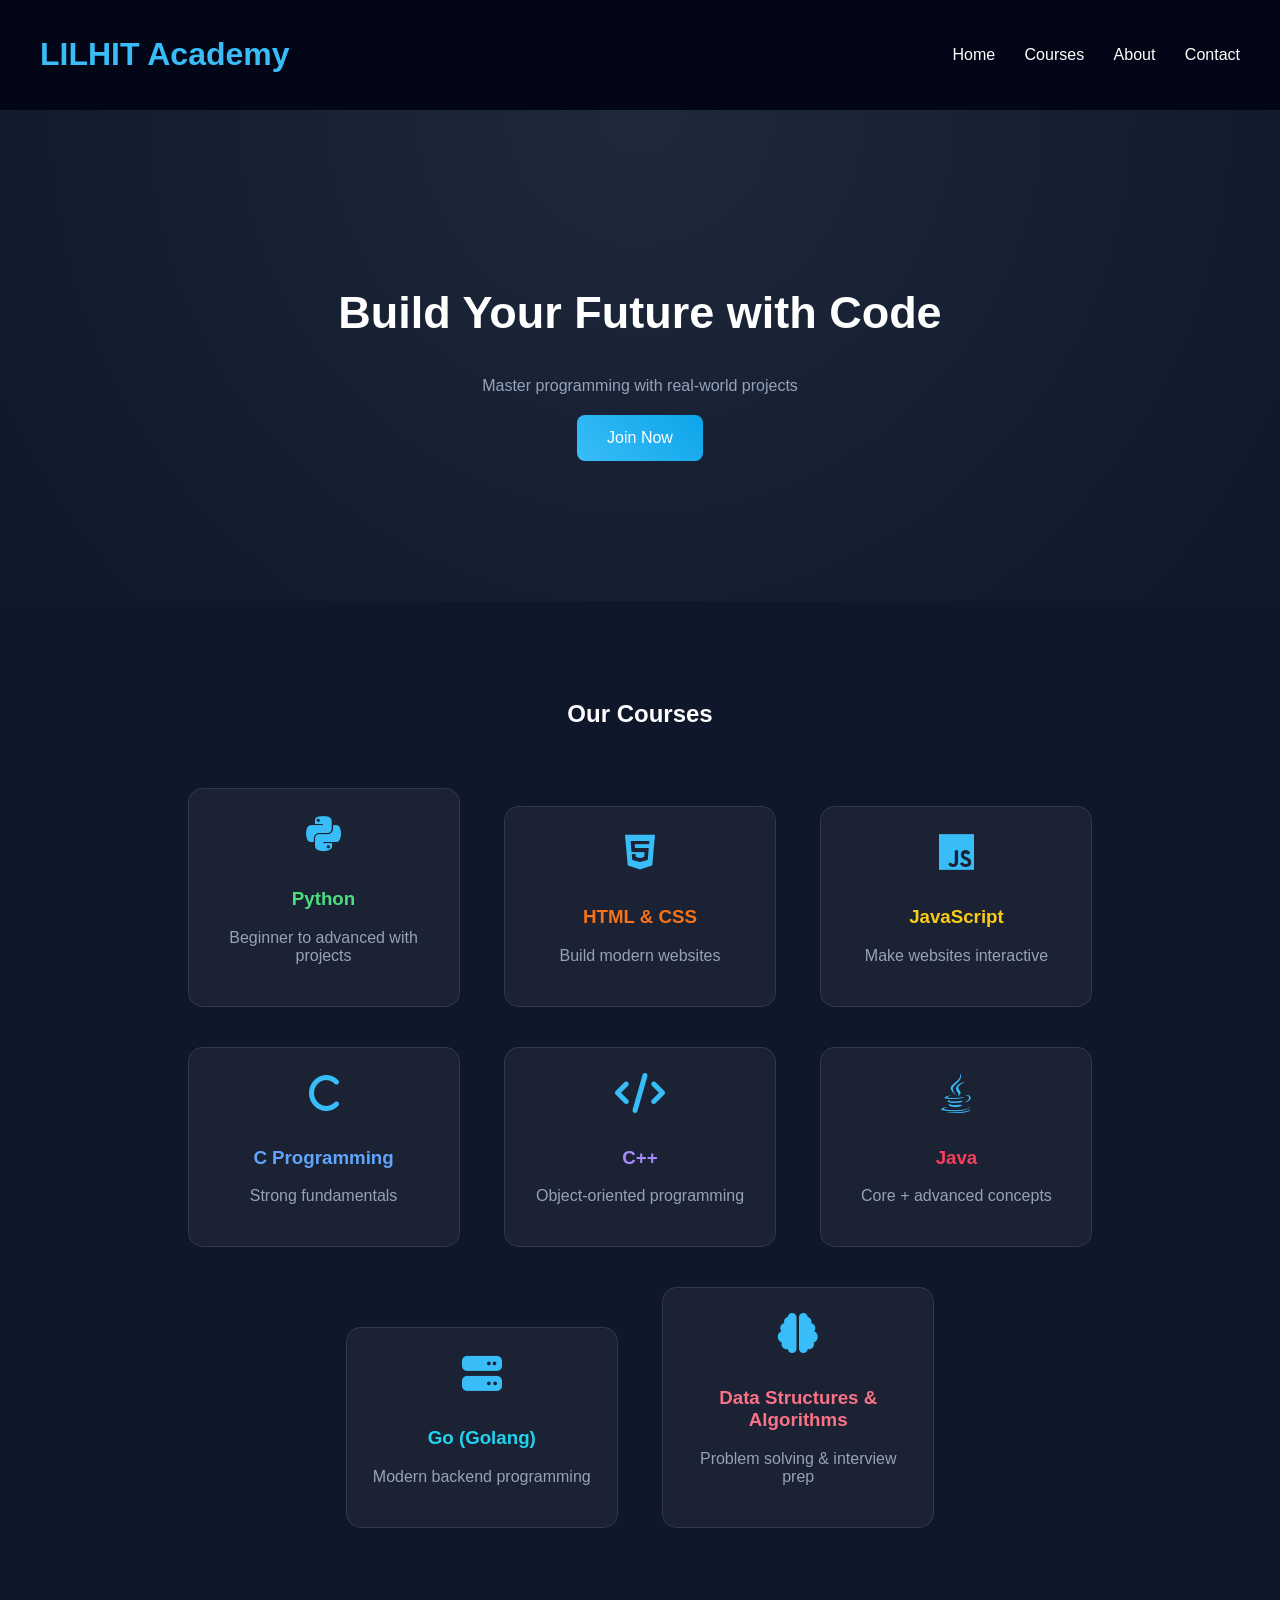
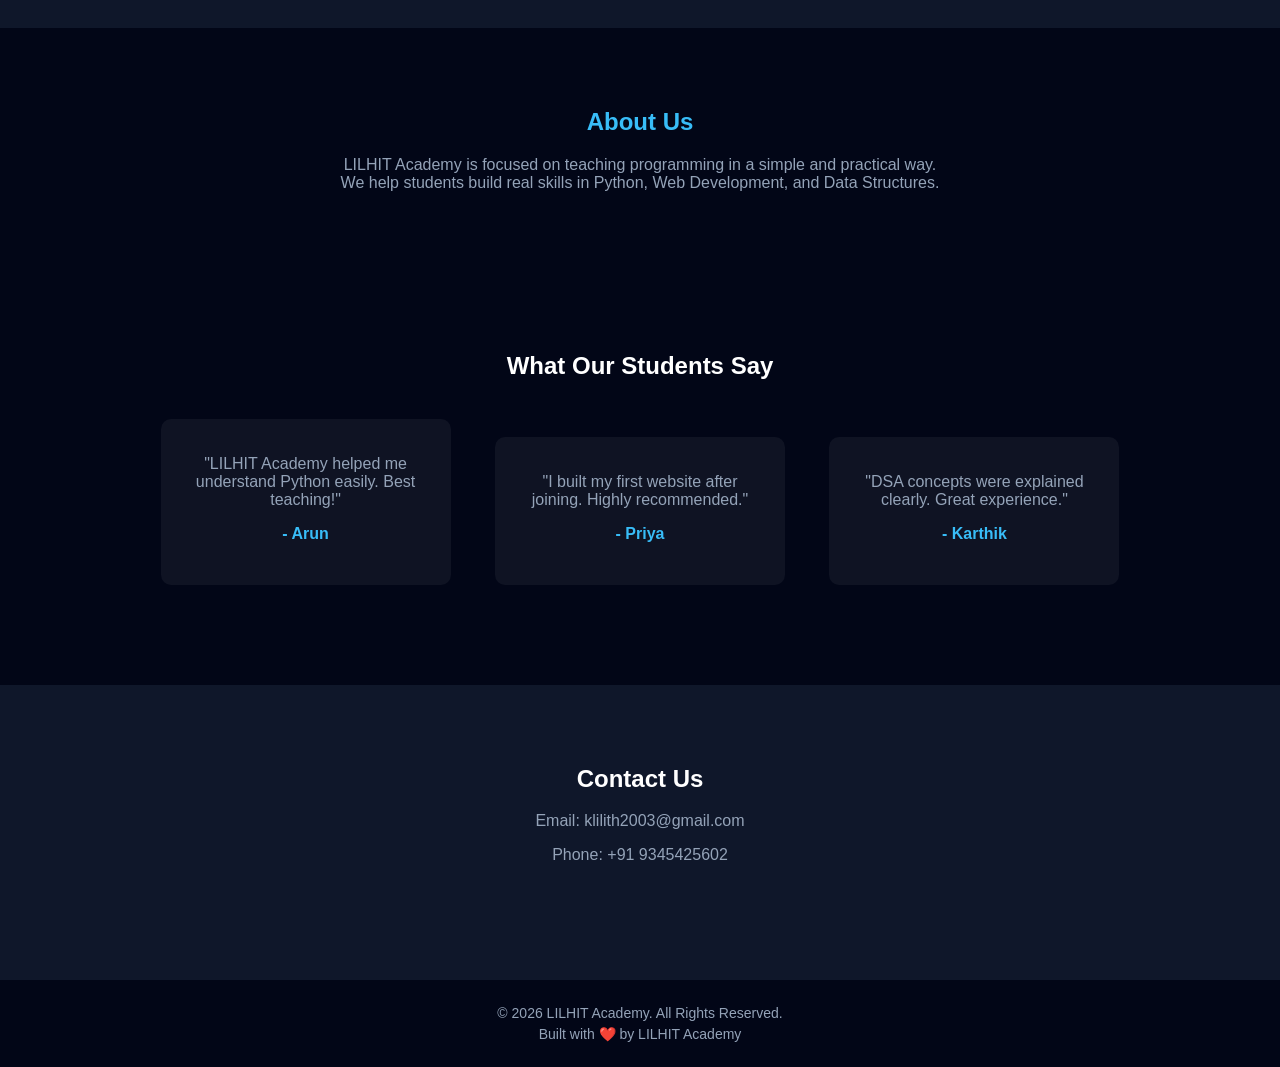
==== index.html @ e67038a0 "updated website files" ====
<!DOCTYPE html>
<html>
<head>
    <title>LILHIT Academy</title>
    <meta name="description" content="LILHIT Academy offers professional programming courses in Python, Java, C, C++, Web Development, Go, and Data Structures & Algorithms. Learn coding from scratch with real projects.">
    <meta name="keywords" content="LILHIT Academy, Python course, Java course, C programming, Web development, DSA, coding classes">
<meta name="author" content="LILHIT Academy">
    <link rel="stylesheet" href="LILHIT_STYLE.css">
   
    <link rel="stylesheet" href="https://cdnjs.cloudflare.com/ajax/libs/font-awesome/6.5.0/css/all.min.css">
    <meta name="viewport" content="width=device-width, initial-scale=1.0">
</head>
<body>

<header>
    <h1>LILHIT Academy</h1>
    <nav>
        <a href="#">Home</a>
        <a href="#">Courses</a>
        <a href="#">About</a>
        <a href="#">Contact</a>
    </nav>
</header>

<section class="hero">
    <h2>Build Your Future with Code</h2>
    <p>Master programming with real-world projects</p>
   <a href="https://wa.me/919345425602?text=Hi%20I%20want%20to%20join%20LILHIT%20Academy" target="_blank">
    <button>Join Now</button>
</a>
</a>
</section>
<section class="courses">
    <h2>Our Courses</h2>

<div class="course-box">
    <i class="fab fa-python"></i>
    <h3 class="python">Python</h3>
    <p>Beginner to advanced with projects</p>
</div>
<div class="course-box">
    <i class="fab fa-html5"></i>
    <h3 class="html">HTML & CSS</h3>
    <p>Build modern websites</p>
</div>

<div class="course-box">
    <i class="fab fa-js"></i>
    <h3 class="js">JavaScript</h3>
    <p>Make websites interactive</p>
</div>

<div class="course-box">
    <i class="fas fa-c"></i>
    <h3 class="c">C Programming</h3>
    <p>Strong fundamentals</p>
</div>

<div class="course-box">
    <i class="fas fa-code"></i>
    <h3 class="cpp">C++</h3>
    <p>Object-oriented programming</p>
</div>

<div class="course-box">
    <i class="fab fa-java"></i>
    <h3 class="java">Java</h3>
    <p>Core + advanced concepts</p>
</div>

<div class="course-box">
    <i class="fas fa-server"></i>
    <h3 class="go">Go (Golang)</h3>
    <p>Modern backend programming</p>
</div>

<div class="course-box">
    <i class="fas fa-brain"></i>
    <h3 class="dsa">Data Structures & Algorithms</h3>
    <p>Problem solving & interview prep</p>
</div>
</section>
<section class="about">
    <h2 class="about-us">About Us</h2>
    <p>
        LILHIT Academy is focused on teaching programming in a simple and practical way.
        We help students build real skills in Python, Web Development, and Data Structures.
    </p>
</section>
<section class="testimonials">
    <h2>What Our Students Say</h2>

    <div class="testimonial-box">
        <p>"LILHIT Academy helped me understand Python easily. Best teaching!"</p>
        <h4>- Arun</h4>
    </div>

    <div class="testimonial-box">
        <p>"I built my first website after joining. Highly recommended."</p>
        <h4>- Priya</h4>
    </div>

    <div class="testimonial-box">
        <p>"DSA concepts were explained clearly. Great experience."</p>
        <h4>- Karthik</h4>
    </div>

</section>

<section class="contact">
    <h2>Contact Us</h2>
    <p>Email: klilith2003@gmail.com</p>
    <p>Phone: +91 9345425602</p>
</section>
<footer>
    <p>© 2026 LILHIT Academy. All Rights Reserved.</p>
    <p>Built with ❤️ by LILHIT Academy</p>
</footer>
</body>
</html>
---- LILHIT_STYLE.css ----
body {
    margin: 0;
    font-family: Arial;
    background-color: #0f172a;
    color: white;
}

/* Header */
header {
    display: flex;
    justify-content: space-between;
    align-items: center;
    background-color: #020617;
    padding: 15px 40px;
}

header h1 {
    color: #38bdf8;
}

/* Nav */
nav a {
    margin-left: 25px;
    text-decoration: none;
    color: white;
    transition: 0.3s;
}

nav a:hover {
    color: #38bdf8;
}

/* Hero */
.hero {
    text-align: center;
    padding: 140px 20px;
    background: radial-gradient(circle at top, #1e293b, #0f172a);
}

.hero h2 {
    font-size: 45px;
}

.hero p {
    color: #94a3b8;
    margin-bottom: 20px;
}

.hero button {
    padding: 14px 30px;
    border: none;
    background: linear-gradient(45deg, #38bdf8, #0ea5e9);
    color: white;
    font-size: 16px;
    cursor: pointer;
    border-radius: 8px;
    transition: 0.3s;
}
.hero button:hover {
    transform: scale(1.05);
    box-shadow: 0 0 20px #38bdf8;
}

/* Courses */
.courses {
    padding: 80px 20px;
    text-align: center;
}

.courses h2 {
    margin-bottom: 40px;
}

.course-box {
    background: rgba(255, 255, 255, 0.05);
    backdrop-filter: blur(10px);
    margin: 20px;
    padding: 25px;
    border-radius: 15px;
    display: inline-block;
    width: 220px;
    transition: all 0.3s ease;
    border: 1px solid rgba(255,255,255,0.1);
}
.course-box i {
    font-size: 40px;
    margin-bottom: 15px;
    color: #38bdf8;
}


.course-box:hover {
    transform: translateY(-10px) scale(1.03);
    background: rgba(56, 189, 248, 0.1);
}
/* About */
.about {
    padding: 60px 20px;
    text-align: center;
    background-color: #020617;
}

.about p {
    max-width: 600px;
    margin: auto;
    color: #94a3b8;
}

/* Contact */
.contact {
    padding: 60px 20px;
    text-align: center;
}

.contact p {
    color: #94a3b8;
}
/* Course Title Colors */
.python { color: #4ade80; }     /* green */
.html { color: #f97316; }       /* orange */
.js { color: #facc15; }         /* yellow */
.c { color: #60a5fa; }          /* blue */
.cpp { color: #a78bfa; }        /* purple */
.java { color: #f43f5e; }       /* red */
.go { color: #22d3ee; }         /* cyan */
.dsa { color: #fb7185; }        /* pink */

/* Paragraph color */
.course-box p {
    color: #94a3b8;
}
.about-us{color: #38bdf8}
/* Footer */
footer {
    background-color: #020617;
    text-align: center;
    padding: 20px;
    margin-top: 40px;
}

footer p {
    margin: 5px;
    color: #94a3b8;
    font-size: 14px;
}   
/* Fade animation */
@keyframes fadeUp {
    from {
        opacity: 0;
        transform: translateY(40px);
    }
    to {
        opacity: 1;
        transform: translateY(0);
    }
}

/* Apply animation */
.hero {
    animation: fadeUp 1s ease;
}

.course-box {
    animation: fadeUp 1s ease;
}
/* Mobile Responsive */
@media (max-width: 768px) {

    header {
        flex-direction: column;
        text-align: center;
    }

    nav {
        margin-top: 10px;
    }

    nav a {
        display: inline-block;
        margin: 10px;
    }

    .hero h2 {
        font-size: 28px;
    }

    .hero {
        padding: 80px 15px;
    }

    .course-box {
        width: 90%;
        display: block;
        margin: 15px auto;
    }
}
/* Testimonials */
.testimonials {
    padding: 80px 20px;
    text-align: center;
    background-color: #020617;
}

.testimonial-box {
    background: rgba(255,255,255,0.05);
    margin: 20px;
    padding: 20px;
    border-radius: 10px;
    display: inline-block;
    width: 250px;
    color: #94a3b8;
}

.testimonial-box h4 {
    margin-top: 10px;
    color: #38bdf8;
}
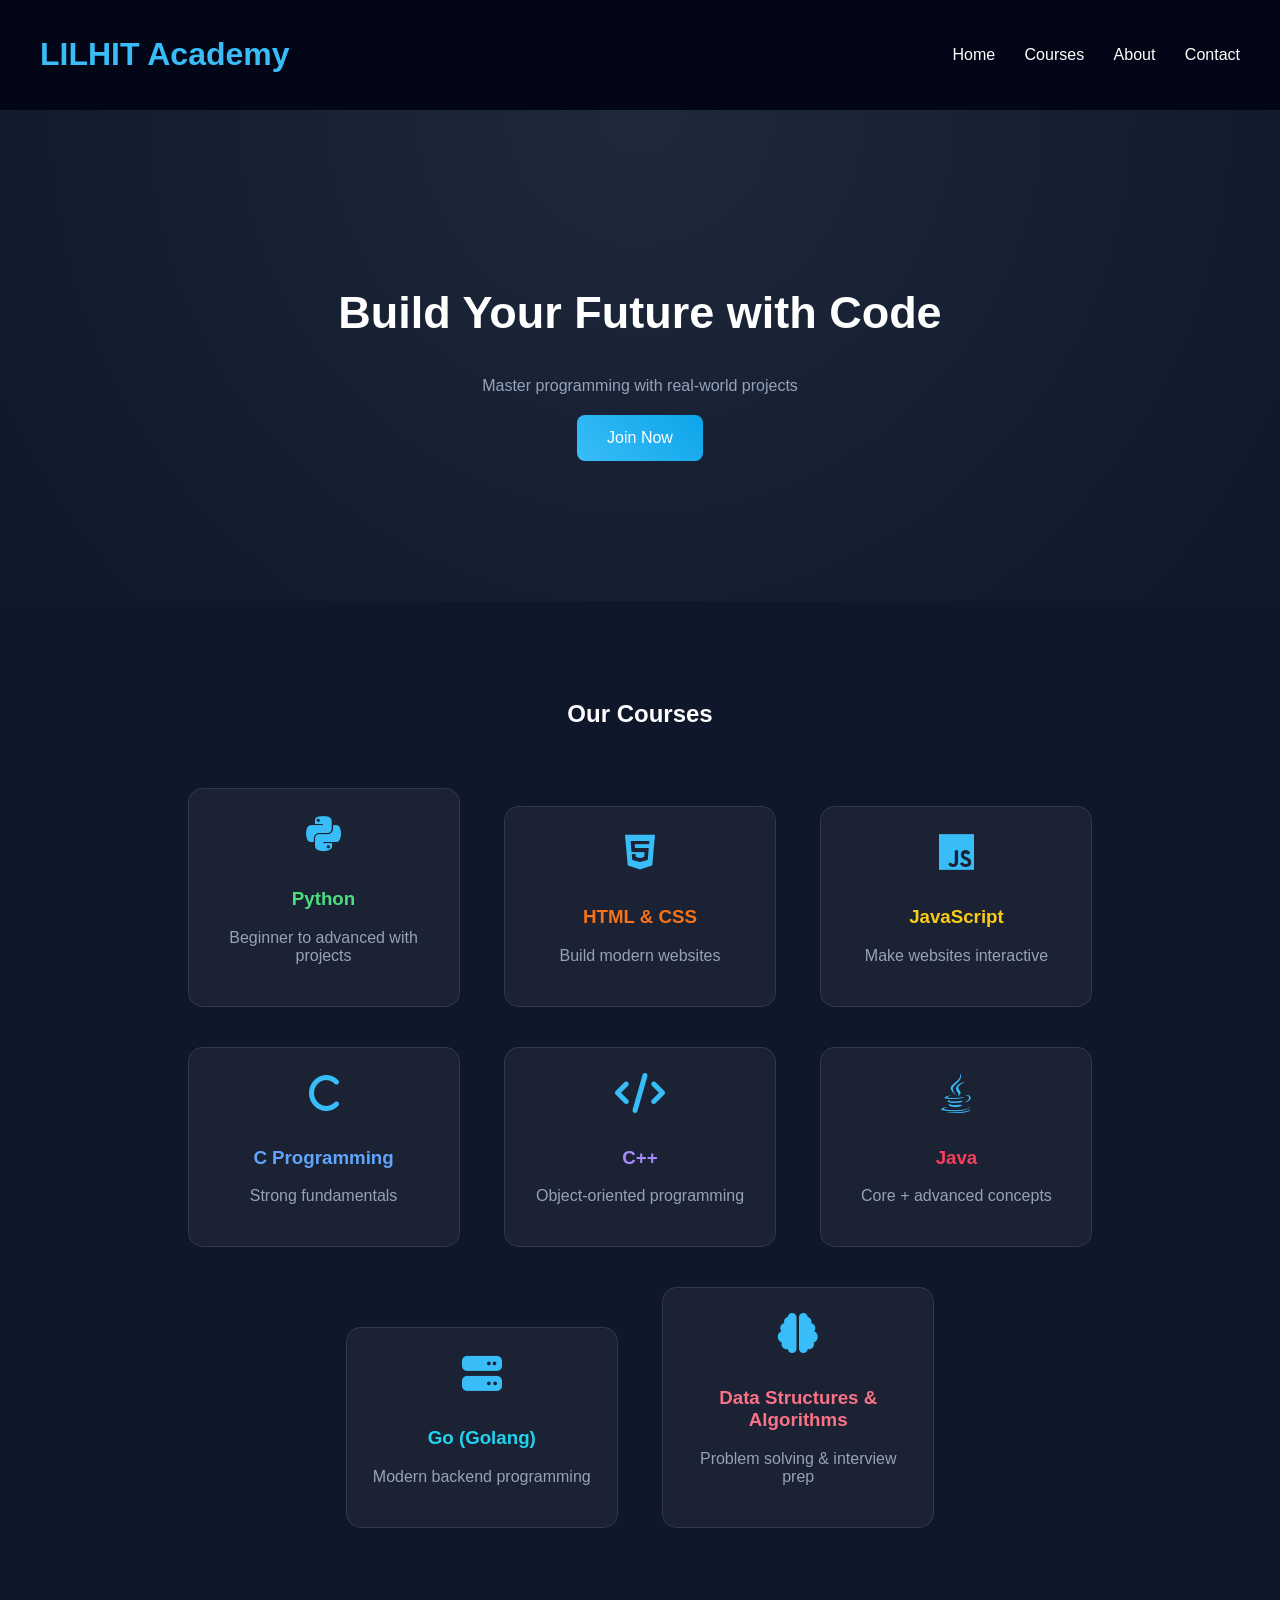
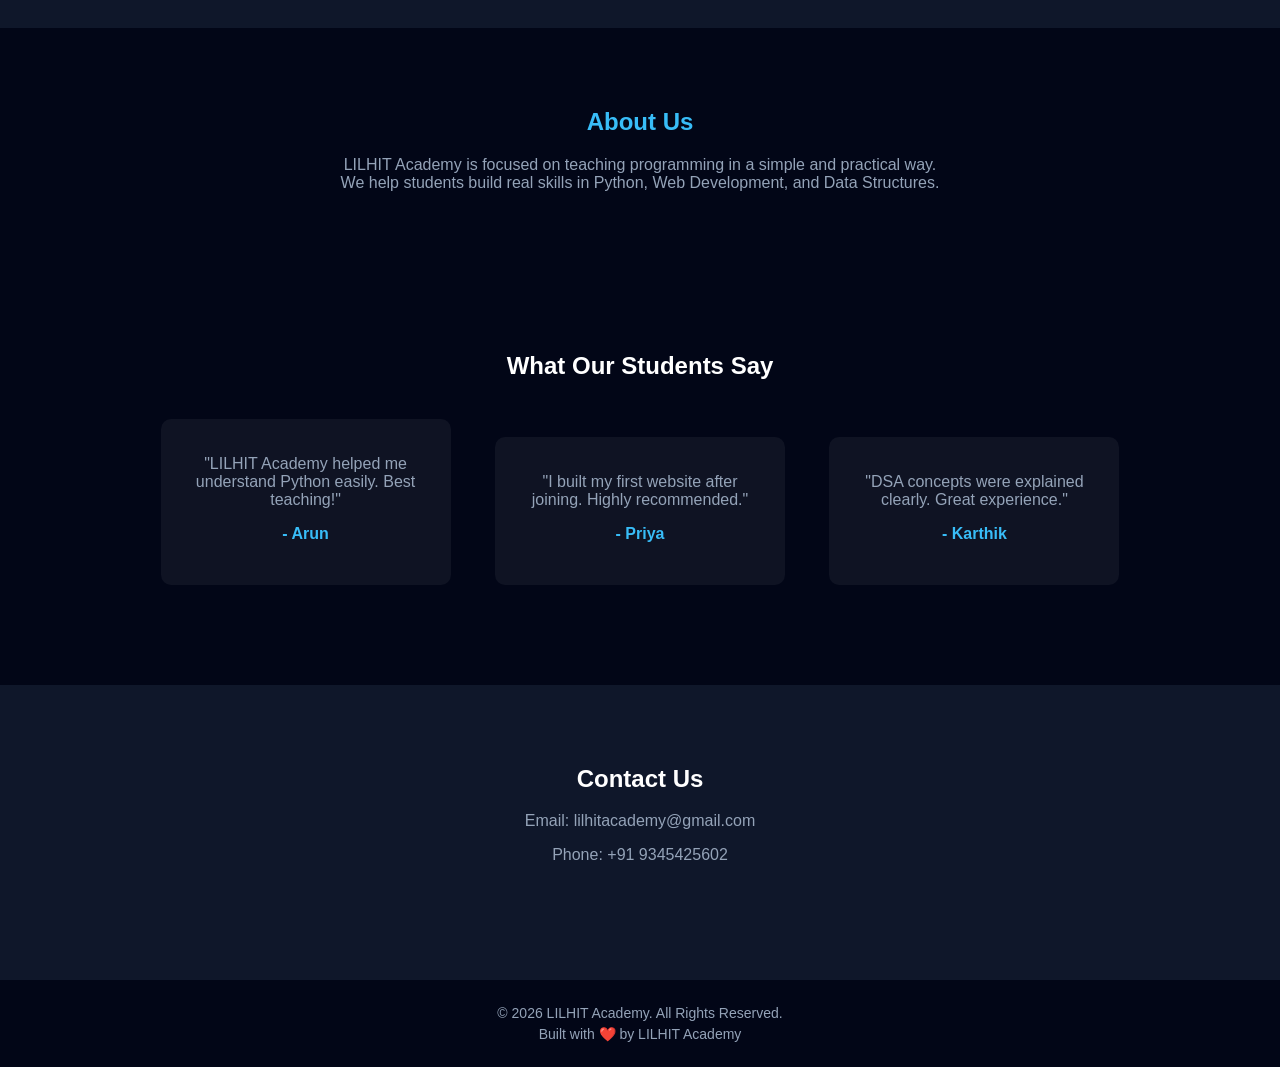
==== commit 0f9102e2: "changed gmail" ====
--- a/index.html
+++ b/index.html
@@ -5,7 +5,7 @@
     <meta name="description" content="LILHIT Academy offers professional programming courses in Python, Java, C, C++, Web Development, Go, and Data Structures & Algorithms. Learn coding from scratch with real projects.">
     <meta name="keywords" content="LILHIT Academy, Python course, Java course, C programming, Web development, DSA, coding classes">
 <meta name="author" content="LILHIT Academy">
-    <link rel="stylesheet" href="LILHIT_STYLE.css">
+    <link rel="stylesheet" href="style.css">
    
     <link rel="stylesheet" href="https://cdnjs.cloudflare.com/ajax/libs/font-awesome/6.5.0/css/all.min.css">
     <meta name="viewport" content="width=device-width, initial-scale=1.0">
@@ -15,10 +15,10 @@
 <header>
     <h1>LILHIT Academy</h1>
     <nav>
-        <a href="#">Home</a>
-        <a href="#">Courses</a>
-        <a href="#">About</a>
-        <a href="#">Contact</a>
+<a href="#home">Home</a>
+<a href="#courses">Courses</a>
+<a href="#about">About</a>
+<a href="#contact">Contact</a>
     </nav>
 </header>
 
@@ -30,7 +30,7 @@
 </a>
 </a>
 </section>
-<section class="courses">
+<section id="courses" class="courses">
     <h2>Our Courses</h2>
 
 <div class="course-box">
@@ -80,7 +80,7 @@
     <p>Problem solving & interview prep</p>
 </div>
 </section>
-<section class="about">
+<section id="about" class="about">
     <h2 class="about-us">About Us</h2>
     <p>
         LILHIT Academy is focused on teaching programming in a simple and practical way.
@@ -107,9 +107,9 @@
 
 </section>
 
-<section class="contact">
+<section id="contact" class="contact">
     <h2>Contact Us</h2>
-    <p>Email: klilith2003@gmail.com</p>
+    <p>Email:  lilhitacademy@gmail.com</p>
     <p>Phone: +91 9345425602</p>
 </section>
 <footer>
--- a/style.css
+++ b/style.css
@@ -0,0 +1,220 @@
+body {
+    margin: 0;
+    font-family: Arial;
+    background-color: #0f172a;
+    color: white;
+}
+
+/* Header */
+header {
+    display: flex;
+    justify-content: space-between;
+    align-items: center;
+    background-color: #020617;
+    padding: 15px 40px;
+}
+
+header h1 {
+    color: #38bdf8;
+}
+
+/* Nav */
+nav a {
+    margin-left: 25px;
+    text-decoration: none;
+    color: white;
+    transition: 0.3s;
+}
+
+nav a:hover {
+    color: #38bdf8;
+}
+
+/* Hero */
+.hero {
+    text-align: center;
+    padding: 140px 20px;
+    background: radial-gradient(circle at top, #1e293b, #0f172a);
+}
+
+.hero h2 {
+    font-size: 45px;
+}
+
+.hero p {
+    color: #94a3b8;
+    margin-bottom: 20px;
+}
+
+.hero button {
+    padding: 14px 30px;
+    border: none;
+    background: linear-gradient(45deg, #38bdf8, #0ea5e9);
+    color: white;
+    font-size: 16px;
+    cursor: pointer;
+    border-radius: 8px;
+    transition: 0.3s;
+}
+.hero button:hover {
+    transform: scale(1.05);
+    box-shadow: 0 0 20px #38bdf8;
+}
+
+/* Courses */
+.courses {
+    padding: 80px 20px;
+    text-align: center;
+}
+
+.courses h2 {
+    margin-bottom: 40px;
+}
+
+.course-box {
+    background: rgba(255, 255, 255, 0.05);
+    backdrop-filter: blur(10px);
+    margin: 20px;
+    padding: 25px;
+    border-radius: 15px;
+    display: inline-block;
+    width: 220px;
+    transition: all 0.3s ease;
+    border: 1px solid rgba(255,255,255,0.1);
+}
+.course-box i {
+    font-size: 40px;
+    margin-bottom: 15px;
+    color: #38bdf8;
+}
+
+
+.course-box:hover {
+    transform: translateY(-10px) scale(1.03);
+    background: rgba(56, 189, 248, 0.1);
+}
+/* About */
+.about {
+    padding: 60px 20px;
+    text-align: center;
+    background-color: #020617;
+}
+
+.about p {
+    max-width: 600px;
+    margin: auto;
+    color: #94a3b8;
+}
+
+/* Contact */
+.contact {
+    padding: 60px 20px;
+    text-align: center;
+}
+
+.contact p {
+    color: #94a3b8;
+}
+/* Course Title Colors */
+.python { color: #4ade80; }     /* green */
+.html { color: #f97316; }       /* orange */
+.js { color: #facc15; }         /* yellow */
+.c { color: #60a5fa; }          /* blue */
+.cpp { color: #a78bfa; }        /* purple */
+.java { color: #f43f5e; }       /* red */
+.go { color: #22d3ee; }         /* cyan */
+.dsa { color: #fb7185; }        /* pink */
+
+/* Paragraph color */
+.course-box p {
+    color: #94a3b8;
+}
+.about-us{color: #38bdf8}
+/* Footer */
+footer {
+    background-color: #020617;
+    text-align: center;
+    padding: 20px;
+    margin-top: 40px;
+}
+
+footer p {
+    margin: 5px;
+    color: #94a3b8;
+    font-size: 14px;
+}   
+/* Fade animation */
+@keyframes fadeUp {
+    from {
+        opacity: 0;
+        transform: translateY(40px);
+    }
+    to {
+        opacity: 1;
+        transform: translateY(0);
+    }
+}
+
+/* Apply animation */
+.hero {
+    animation: fadeUp 1s ease;
+}
+
+.course-box {
+    animation: fadeUp 1s ease;
+}
+/* Mobile Responsive */
+@media (max-width: 768px) {
+
+    header {
+        flex-direction: column;
+        text-align: center;
+    }
+
+    nav {
+        margin-top: 10px;
+    }
+
+    nav a {
+        display: inline-block;
+        margin: 10px;
+    }
+
+    .hero h2 {
+        font-size: 28px;
+    }
+
+    .hero {
+        padding: 80px 15px;
+    }
+
+    .course-box {
+        width: 90%;
+        display: block;
+        margin: 15px auto;
+    }
+}
+/* Testimonials */
+.testimonials {
+    padding: 80px 20px;
+    text-align: center;
+    background-color: #020617;
+}
+
+.testimonial-box {
+    background: rgba(255,255,255,0.05);
+    margin: 20px;
+    padding: 20px;
+    border-radius: 10px;
+    display: inline-block;
+    width: 250px;
+    color: #94a3b8;
+}
+
+.testimonial-box h4 {
+    margin-top: 10px;
+    color: #38bdf8;
+}
+html {
+    scroll-behavior: smooth;
+}
